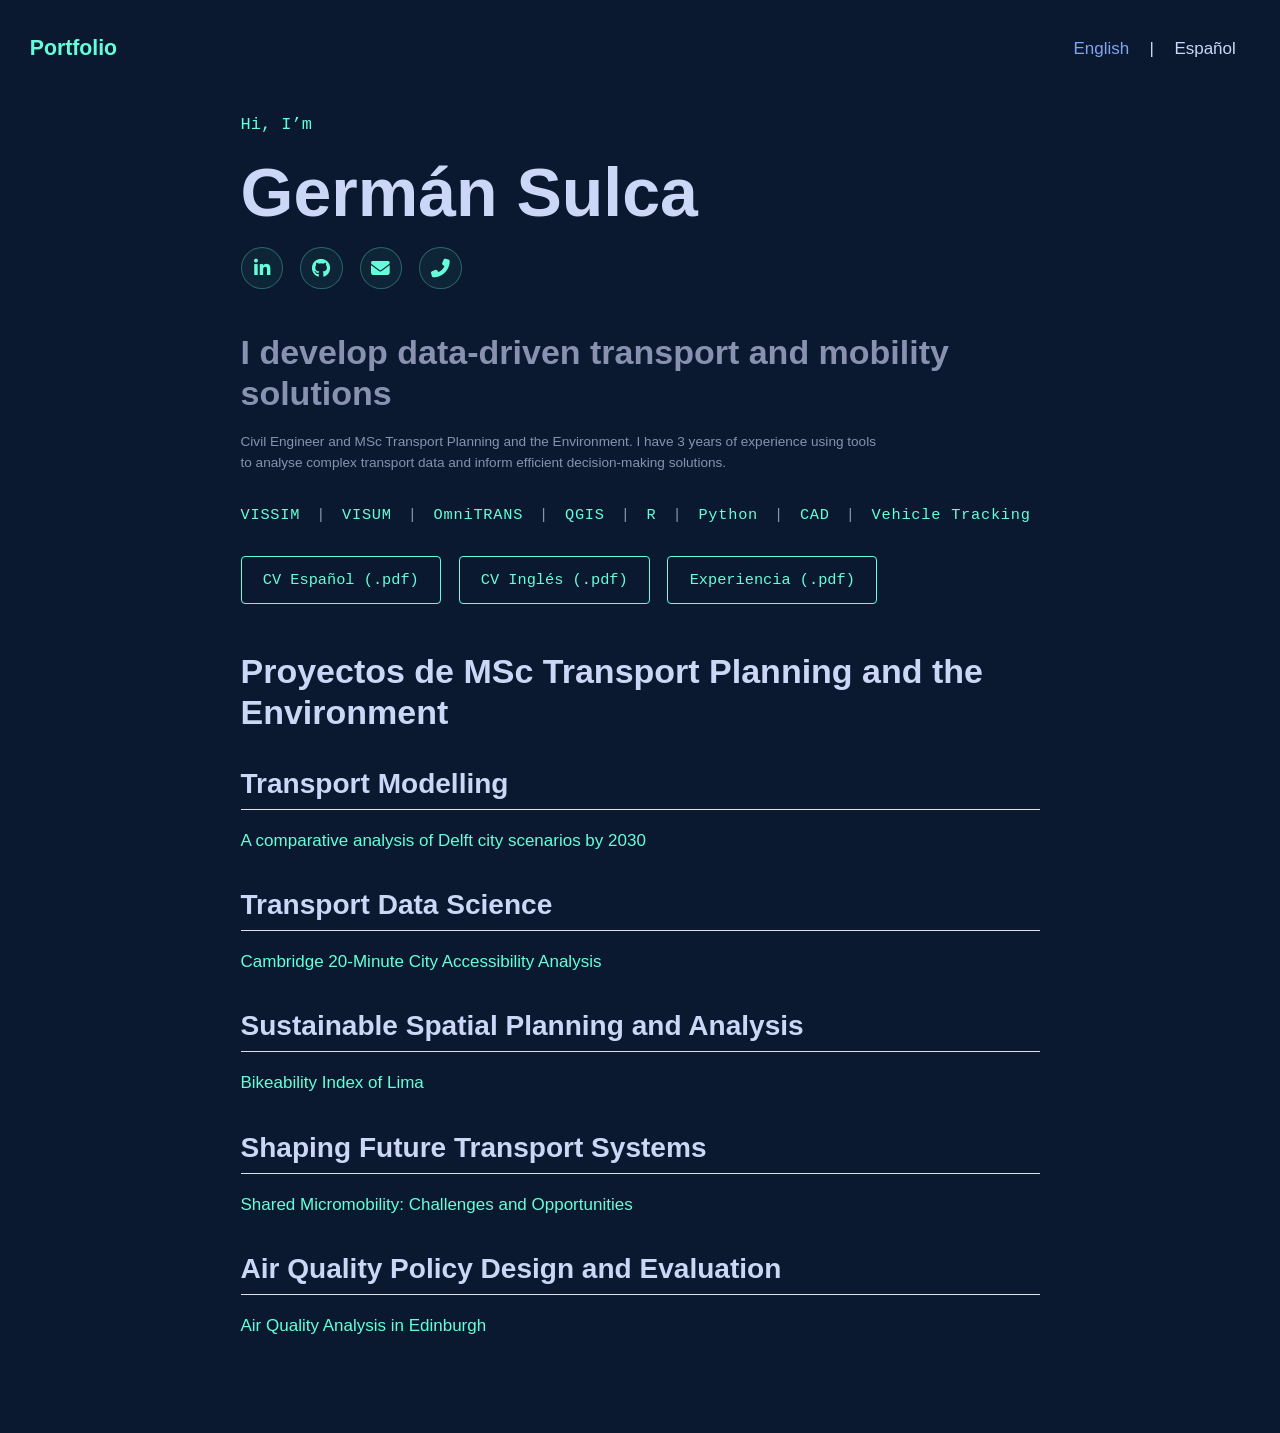
==== docs/index_en.html @ a0757cc0 "add language" ====
<!DOCTYPE html>
<html xmlns="http://www.w3.org/1999/xhtml" lang="en" xml:lang="en"><head>

<meta charset="utf-8">
<meta name="generator" content="quarto-1.8.27">

<meta name="viewport" content="width=device-width, initial-scale=1.0, user-scalable=yes">


<title>index_en – Portfolio</title>
<style>
code{white-space: pre-wrap;}
span.smallcaps{font-variant: small-caps;}
div.columns{display: flex; gap: min(4vw, 1.5em);}
div.column{flex: auto; overflow-x: auto;}
div.hanging-indent{margin-left: 1.5em; text-indent: -1.5em;}
ul.task-list{list-style: none;}
ul.task-list li input[type="checkbox"] {
  width: 0.8em;
  margin: 0 0.8em 0.2em -1em; /* quarto-specific, see https://github.com/quarto-dev/quarto-cli/issues/4556 */ 
  vertical-align: middle;
}
</style>


<script src="site_libs/quarto-nav/quarto-nav.js"></script>
<script src="site_libs/quarto-nav/headroom.min.js"></script>
<script src="site_libs/clipboard/clipboard.min.js"></script>
<script src="site_libs/quarto-search/autocomplete.umd.js"></script>
<script src="site_libs/quarto-search/fuse.min.js"></script>
<script src="site_libs/quarto-search/quarto-search.js"></script>
<meta name="quarto:offset" content="./">
<script src="site_libs/quarto-html/quarto.js" type="module"></script>
<script src="site_libs/quarto-html/tabsets/tabsets.js" type="module"></script>
<script src="site_libs/quarto-html/axe/axe-check.js" type="module"></script>
<script src="site_libs/quarto-html/popper.min.js"></script>
<script src="site_libs/quarto-html/tippy.umd.min.js"></script>
<script src="site_libs/quarto-html/anchor.min.js"></script>
<link href="site_libs/quarto-html/tippy.css" rel="stylesheet">
<link href="site_libs/quarto-html/quarto-syntax-highlighting-ed96de9b727972fe78a7b5d16c58bf87.css" rel="stylesheet" id="quarto-text-highlighting-styles">
<script src="site_libs/bootstrap/bootstrap.min.js"></script>
<link href="site_libs/bootstrap/bootstrap-icons.css" rel="stylesheet">
<link href="site_libs/bootstrap/bootstrap-29f7817ae2d0412e70c1a08f14d8c6cd.min.css" rel="stylesheet" append-hash="true" id="quarto-bootstrap" data-mode="light">
<script id="quarto-search-options" type="application/json">{
  "location": "navbar",
  "copy-button": false,
  "collapse-after": 3,
  "panel-placement": "end",
  "type": "overlay",
  "limit": 50,
  "keyboard-shortcut": [
    "f",
    "/",
    "s"
  ],
  "show-item-context": false,
  "language": {
    "search-no-results-text": "No results",
    "search-matching-documents-text": "matching documents",
    "search-copy-link-title": "Copy link to search",
    "search-hide-matches-text": "Hide additional matches",
    "search-more-match-text": "more match in this document",
    "search-more-matches-text": "more matches in this document",
    "search-clear-button-title": "Clear",
    "search-text-placeholder": "",
    "search-detached-cancel-button-title": "Cancel",
    "search-submit-button-title": "Submit",
    "search-label": "Search"
  }
}</script>
<link rel="stylesheet" href="https://cdnjs.cloudflare.com/ajax/libs/font-awesome/6.4.0/css/all.min.css">


<link rel="stylesheet" href="styles.css">
</head>

<body class="nav-fixed fullcontent quarto-light">

<div id="quarto-search-results"></div>
  <header id="quarto-header" class="headroom fixed-top">
    <nav class="navbar navbar-expand-lg " data-bs-theme="dark">
      <div class="navbar-container container-fluid">
      <div class="navbar-brand-container mx-auto">
    <a class="navbar-brand" href="./index.html">
    <span class="navbar-title">Portfolio</span>
    </a>
  </div>
            <div id="quarto-search" class="" title="Search"></div>
          <button class="navbar-toggler" type="button" data-bs-toggle="collapse" data-bs-target="#navbarCollapse" aria-controls="navbarCollapse" role="menu" aria-expanded="false" aria-label="Toggle navigation" onclick="if (window.quartoToggleHeadroom) { window.quartoToggleHeadroom(); }">
  <span class="navbar-toggler-icon"></span>
</button>
          <div class="collapse navbar-collapse" id="navbarCollapse">
            <ul class="navbar-nav navbar-nav-scroll ms-auto">
  <li class="nav-item">
    <a class="nav-link active" href="./index_en.html" aria-current="page"> 
<span class="menu-text">English</span></a>
  </li>  
  <li class="nav-item">
    <span class="nav-link">
<span class="menu-text">|</span>
    </span>
  </li>  
  <li class="nav-item">
    <a class="nav-link" href="./index.html"> 
<span class="menu-text">Español</span></a>
  </li>  
</ul>
          </div> <!-- /navcollapse -->
            <div class="quarto-navbar-tools">
</div>
      </div> <!-- /container-fluid -->
    </nav>
</header>
<!-- content -->
<div id="quarto-content" class="quarto-container page-columns page-rows-contents page-layout-article page-navbar">
<!-- sidebar -->
<!-- margin-sidebar -->
    
<!-- main -->
<main class="content" id="quarto-document-content"><header id="title-block-header" class="quarto-title-block"></header>




<div class="intro-saludo">
<p>Hi, I’m</p>
</div>
<div class="intro-nombre">
<p>Germán Sulca</p>
</div>
<!-- Solo Iconos de Contacto justo debajo del nombre -->
<div class="contacto-iconos">
<!-- LinkedIn -->
<p><a href="https://www.linkedin.com/in/german-sulca" target="_blank" class="icono-item" title="LinkedIn"> <i class="fab fa-linkedin-in"></i> </a></p>
<!-- GitHub -->
<p><a href="https://github.com/weemuk" target="_blank" class="icono-item" title="GitHub"> <i class="fab fa-github"></i> </a></p>
<!-- Mail -->
<p><a href="mailto:germand.sulcap@gmail.com" class="icono-item" title="Correo"> <i class="fas fa-envelope"></i> </a></p>
<!-- Móvil -->
<p><a href="tel:+447783381233" class="icono-item" title="Teléfono"> <i class="fas fa-phone-alt"></i> </a></p>
</div>
<div class="intro-subtitulo">
<p>I develop data-driven transport and mobility solutions</p>
</div>
<div class="intro-descripcion">
<p>Civil Engineer and MSc Transport Planning and the Environment. I have 3 years of experience using tools to analyse complex transport data and inform efficient decision-making solutions.</p>
</div>
<!-- Tira de herramientas -->
<div style="font-family: monospace; font-size: 0.9rem; color: #64ffda; letter-spacing: 0.05em; line-height: 2; margin-bottom: 1.5rem;">
<p>VISSIM <span style="color: #8892b0; margin: 0 6px;">|</span> VISUM <span style="color: #8892b0; margin: 0 6px;">|</span> OmniTRANS <span style="color: #8892b0; margin: 0 6px;">|</span> QGIS <span style="color: #8892b0; margin: 0 6px;">|</span> R <span style="color: #8892b0; margin: 0 6px;">|</span> Python <span style="color: #8892b0; margin: 0 6px;">|</span> CAD <span style="color: #8892b0; margin: 0 6px;">|</span> Vehicle Tracking</p>
</div>
<!-- Botones de CV y Presentación -->
<div>
<p><a href="cv/cv_German_ES.pdf" target="_blank" class="btn-portfolio">CV Español (.pdf)</a> <a href="cv/cv_German_EN.pdf" target="_blank" class="btn-portfolio">CV Inglés (.pdf)</a> <a href="cv/Presentacion.pdf" target="_blank" class="btn-portfolio">Experiencia (.pdf)</a></p>
</div>
<section id="proyectos-de-msc-transport-planning-and-the-environment" class="level1">
<h1>Proyectos de MSc Transport Planning and the Environment</h1>
<section id="transport-modelling" class="level2">
<h2 class="anchored" data-anchor-id="transport-modelling">Transport Modelling</h2>
<p><a href="modelling/modelling.html">A comparative analysis of Delft city scenarios by 2030</a></p>
</section>
<section id="transport-data-science" class="level2">
<h2 class="anchored" data-anchor-id="transport-data-science">Transport Data Science</h2>
<p><a href="data-science/tds.html">Cambridge 20-Minute City Accessibility Analysis</a></p>
</section>
<section id="sustainable-spatial-planning-and-analysis" class="level2">
<h2 class="anchored" data-anchor-id="sustainable-spatial-planning-and-analysis">Sustainable Spatial Planning and Analysis</h2>
<p><a href="spatial-analysis/sspa.html">Bikeability Index of Lima</a></p>
</section>
<section id="shaping-future-transport-systems" class="level2">
<h2 class="anchored" data-anchor-id="shaping-future-transport-systems">Shaping Future Transport Systems</h2>
<p><a href="shaping/shaping.html">Shared Micromobility: Challenges and Opportunities</a></p>
</section>
<section id="air-quality-policy-design-and-evaluation" class="level2">
<h2 class="anchored" data-anchor-id="air-quality-policy-design-and-evaluation">Air Quality Policy Design and Evaluation</h2>
<p><a href="air-quality/AQ.html">Air Quality Analysis in Edinburgh</a></p>


</section>
</section>

</main> <!-- /main -->
<script id="quarto-html-after-body" type="application/javascript">
  window.document.addEventListener("DOMContentLoaded", function (event) {
    const icon = "";
    const anchorJS = new window.AnchorJS();
    anchorJS.options = {
      placement: 'right',
      icon: icon
    };
    anchorJS.add('.anchored');
    const isCodeAnnotation = (el) => {
      for (const clz of el.classList) {
        if (clz.startsWith('code-annotation-')) {                     
          return true;
        }
      }
      return false;
    }
    const onCopySuccess = function(e) {
      // button target
      const button = e.trigger;
      // don't keep focus
      button.blur();
      // flash "checked"
      button.classList.add('code-copy-button-checked');
      var currentTitle = button.getAttribute("title");
      button.setAttribute("title", "Copied!");
      let tooltip;
      if (window.bootstrap) {
        button.setAttribute("data-bs-toggle", "tooltip");
        button.setAttribute("data-bs-placement", "left");
        button.setAttribute("data-bs-title", "Copied!");
        tooltip = new bootstrap.Tooltip(button, 
          { trigger: "manual", 
            customClass: "code-copy-button-tooltip",
            offset: [0, -8]});
        tooltip.show();    
      }
      setTimeout(function() {
        if (tooltip) {
          tooltip.hide();
          button.removeAttribute("data-bs-title");
          button.removeAttribute("data-bs-toggle");
          button.removeAttribute("data-bs-placement");
        }
        button.setAttribute("title", currentTitle);
        button.classList.remove('code-copy-button-checked');
      }, 1000);
      // clear code selection
      e.clearSelection();
    }
    const getTextToCopy = function(trigger) {
      const outerScaffold = trigger.parentElement.cloneNode(true);
      const codeEl = outerScaffold.querySelector('code');
      for (const childEl of codeEl.children) {
        if (isCodeAnnotation(childEl)) {
          childEl.remove();
        }
      }
      return codeEl.innerText;
    }
    const clipboard = new window.ClipboardJS('.code-copy-button:not([data-in-quarto-modal])', {
      text: getTextToCopy
    });
    clipboard.on('success', onCopySuccess);
    if (window.document.getElementById('quarto-embedded-source-code-modal')) {
      const clipboardModal = new window.ClipboardJS('.code-copy-button[data-in-quarto-modal]', {
        text: getTextToCopy,
        container: window.document.getElementById('quarto-embedded-source-code-modal')
      });
      clipboardModal.on('success', onCopySuccess);
    }
      var localhostRegex = new RegExp(/^(?:http|https):\/\/localhost\:?[0-9]*\//);
      var mailtoRegex = new RegExp(/^mailto:/);
        var filterRegex = new RegExp('/' + window.location.host + '/');
      var isInternal = (href) => {
          return filterRegex.test(href) || localhostRegex.test(href) || mailtoRegex.test(href);
      }
      // Inspect non-navigation links and adorn them if external
     var links = window.document.querySelectorAll('a[href]:not(.nav-link):not(.navbar-brand):not(.toc-action):not(.sidebar-link):not(.sidebar-item-toggle):not(.pagination-link):not(.no-external):not([aria-hidden]):not(.dropdown-item):not(.quarto-navigation-tool):not(.about-link)');
      for (var i=0; i<links.length; i++) {
        const link = links[i];
        if (!isInternal(link.href)) {
          // undo the damage that might have been done by quarto-nav.js in the case of
          // links that we want to consider external
          if (link.dataset.originalHref !== undefined) {
            link.href = link.dataset.originalHref;
          }
        }
      }
    function tippyHover(el, contentFn, onTriggerFn, onUntriggerFn) {
      const config = {
        allowHTML: true,
        maxWidth: 500,
        delay: 100,
        arrow: false,
        appendTo: function(el) {
            return el.parentElement;
        },
        interactive: true,
        interactiveBorder: 10,
        theme: 'quarto',
        placement: 'bottom-start',
      };
      if (contentFn) {
        config.content = contentFn;
      }
      if (onTriggerFn) {
        config.onTrigger = onTriggerFn;
      }
      if (onUntriggerFn) {
        config.onUntrigger = onUntriggerFn;
      }
      window.tippy(el, config); 
    }
    const noterefs = window.document.querySelectorAll('a[role="doc-noteref"]');
    for (var i=0; i<noterefs.length; i++) {
      const ref = noterefs[i];
      tippyHover(ref, function() {
        // use id or data attribute instead here
        let href = ref.getAttribute('data-footnote-href') || ref.getAttribute('href');
        try { href = new URL(href).hash; } catch {}
        const id = href.replace(/^#\/?/, "");
        const note = window.document.getElementById(id);
        if (note) {
          return note.innerHTML;
        } else {
          return "";
        }
      });
    }
    const xrefs = window.document.querySelectorAll('a.quarto-xref');
    const processXRef = (id, note) => {
      // Strip column container classes
      const stripColumnClz = (el) => {
        el.classList.remove("page-full", "page-columns");
        if (el.children) {
          for (const child of el.children) {
            stripColumnClz(child);
          }
        }
      }
      stripColumnClz(note)
      if (id === null || id.startsWith('sec-')) {
        // Special case sections, only their first couple elements
        const container = document.createElement("div");
        if (note.children && note.children.length > 2) {
          container.appendChild(note.children[0].cloneNode(true));
          for (let i = 1; i < note.children.length; i++) {
            const child = note.children[i];
            if (child.tagName === "P" && child.innerText === "") {
              continue;
            } else {
              container.appendChild(child.cloneNode(true));
              break;
            }
          }
          if (window.Quarto?.typesetMath) {
            window.Quarto.typesetMath(container);
          }
          return container.innerHTML
        } else {
          if (window.Quarto?.typesetMath) {
            window.Quarto.typesetMath(note);
          }
          return note.innerHTML;
        }
      } else {
        // Remove any anchor links if they are present
        const anchorLink = note.querySelector('a.anchorjs-link');
        if (anchorLink) {
          anchorLink.remove();
        }
        if (window.Quarto?.typesetMath) {
          window.Quarto.typesetMath(note);
        }
        if (note.classList.contains("callout")) {
          return note.outerHTML;
        } else {
          return note.innerHTML;
        }
      }
    }
    for (var i=0; i<xrefs.length; i++) {
      const xref = xrefs[i];
      tippyHover(xref, undefined, function(instance) {
        instance.disable();
        let url = xref.getAttribute('href');
        let hash = undefined; 
        if (url.startsWith('#')) {
          hash = url;
        } else {
          try { hash = new URL(url).hash; } catch {}
        }
        if (hash) {
          const id = hash.replace(/^#\/?/, "");
          const note = window.document.getElementById(id);
          if (note !== null) {
            try {
              const html = processXRef(id, note.cloneNode(true));
              instance.setContent(html);
            } finally {
              instance.enable();
              instance.show();
            }
          } else {
            // See if we can fetch this
            fetch(url.split('#')[0])
            .then(res => res.text())
            .then(html => {
              const parser = new DOMParser();
              const htmlDoc = parser.parseFromString(html, "text/html");
              const note = htmlDoc.getElementById(id);
              if (note !== null) {
                const html = processXRef(id, note);
                instance.setContent(html);
              } 
            }).finally(() => {
              instance.enable();
              instance.show();
            });
          }
        } else {
          // See if we can fetch a full url (with no hash to target)
          // This is a special case and we should probably do some content thinning / targeting
          fetch(url)
          .then(res => res.text())
          .then(html => {
            const parser = new DOMParser();
            const htmlDoc = parser.parseFromString(html, "text/html");
            const note = htmlDoc.querySelector('main.content');
            if (note !== null) {
              // This should only happen for chapter cross references
              // (since there is no id in the URL)
              // remove the first header
              if (note.children.length > 0 && note.children[0].tagName === "HEADER") {
                note.children[0].remove();
              }
              const html = processXRef(null, note);
              instance.setContent(html);
            } 
          }).finally(() => {
            instance.enable();
            instance.show();
          });
        }
      }, function(instance) {
      });
    }
        let selectedAnnoteEl;
        const selectorForAnnotation = ( cell, annotation) => {
          let cellAttr = 'data-code-cell="' + cell + '"';
          let lineAttr = 'data-code-annotation="' +  annotation + '"';
          const selector = 'span[' + cellAttr + '][' + lineAttr + ']';
          return selector;
        }
        const selectCodeLines = (annoteEl) => {
          const doc = window.document;
          const targetCell = annoteEl.getAttribute("data-target-cell");
          const targetAnnotation = annoteEl.getAttribute("data-target-annotation");
          const annoteSpan = window.document.querySelector(selectorForAnnotation(targetCell, targetAnnotation));
          const lines = annoteSpan.getAttribute("data-code-lines").split(",");
          const lineIds = lines.map((line) => {
            return targetCell + "-" + line;
          })
          let top = null;
          let height = null;
          let parent = null;
          if (lineIds.length > 0) {
              //compute the position of the single el (top and bottom and make a div)
              const el = window.document.getElementById(lineIds[0]);
              top = el.offsetTop;
              height = el.offsetHeight;
              parent = el.parentElement.parentElement;
            if (lineIds.length > 1) {
              const lastEl = window.document.getElementById(lineIds[lineIds.length - 1]);
              const bottom = lastEl.offsetTop + lastEl.offsetHeight;
              height = bottom - top;
            }
            if (top !== null && height !== null && parent !== null) {
              // cook up a div (if necessary) and position it 
              let div = window.document.getElementById("code-annotation-line-highlight");
              if (div === null) {
                div = window.document.createElement("div");
                div.setAttribute("id", "code-annotation-line-highlight");
                div.style.position = 'absolute';
                parent.appendChild(div);
              }
              div.style.top = top - 2 + "px";
              div.style.height = height + 4 + "px";
              div.style.left = 0;
              let gutterDiv = window.document.getElementById("code-annotation-line-highlight-gutter");
              if (gutterDiv === null) {
                gutterDiv = window.document.createElement("div");
                gutterDiv.setAttribute("id", "code-annotation-line-highlight-gutter");
                gutterDiv.style.position = 'absolute';
                const codeCell = window.document.getElementById(targetCell);
                const gutter = codeCell.querySelector('.code-annotation-gutter');
                gutter.appendChild(gutterDiv);
              }
              gutterDiv.style.top = top - 2 + "px";
              gutterDiv.style.height = height + 4 + "px";
            }
            selectedAnnoteEl = annoteEl;
          }
        };
        const unselectCodeLines = () => {
          const elementsIds = ["code-annotation-line-highlight", "code-annotation-line-highlight-gutter"];
          elementsIds.forEach((elId) => {
            const div = window.document.getElementById(elId);
            if (div) {
              div.remove();
            }
          });
          selectedAnnoteEl = undefined;
        };
          // Handle positioning of the toggle
      window.addEventListener(
        "resize",
        throttle(() => {
          elRect = undefined;
          if (selectedAnnoteEl) {
            selectCodeLines(selectedAnnoteEl);
          }
        }, 10)
      );
      function throttle(fn, ms) {
      let throttle = false;
      let timer;
        return (...args) => {
          if(!throttle) { // first call gets through
              fn.apply(this, args);
              throttle = true;
          } else { // all the others get throttled
              if(timer) clearTimeout(timer); // cancel #2
              timer = setTimeout(() => {
                fn.apply(this, args);
                timer = throttle = false;
              }, ms);
          }
        };
      }
        // Attach click handler to the DT
        const annoteDls = window.document.querySelectorAll('dt[data-target-cell]');
        for (const annoteDlNode of annoteDls) {
          annoteDlNode.addEventListener('click', (event) => {
            const clickedEl = event.target;
            if (clickedEl !== selectedAnnoteEl) {
              unselectCodeLines();
              const activeEl = window.document.querySelector('dt[data-target-cell].code-annotation-active');
              if (activeEl) {
                activeEl.classList.remove('code-annotation-active');
              }
              selectCodeLines(clickedEl);
              clickedEl.classList.add('code-annotation-active');
            } else {
              // Unselect the line
              unselectCodeLines();
              clickedEl.classList.remove('code-annotation-active');
            }
          });
        }
    const findCites = (el) => {
      const parentEl = el.parentElement;
      if (parentEl) {
        const cites = parentEl.dataset.cites;
        if (cites) {
          return {
            el,
            cites: cites.split(' ')
          };
        } else {
          return findCites(el.parentElement)
        }
      } else {
        return undefined;
      }
    };
    var bibliorefs = window.document.querySelectorAll('a[role="doc-biblioref"]');
    for (var i=0; i<bibliorefs.length; i++) {
      const ref = bibliorefs[i];
      const citeInfo = findCites(ref);
      if (citeInfo) {
        tippyHover(citeInfo.el, function() {
          var popup = window.document.createElement('div');
          citeInfo.cites.forEach(function(cite) {
            var citeDiv = window.document.createElement('div');
            citeDiv.classList.add('hanging-indent');
            citeDiv.classList.add('csl-entry');
            var biblioDiv = window.document.getElementById('ref-' + cite);
            if (biblioDiv) {
              citeDiv.innerHTML = biblioDiv.innerHTML;
            }
            popup.appendChild(citeDiv);
          });
          return popup.innerHTML;
        });
      }
    }
  });
  </script>
</div> <!-- /content -->




</body></html>
---- docs/styles.css ----
/* Fondo azul marino profundo y color base de texto */
body {
  background-color: #0a192f !important;
  color: #8892b0 !important;
  font-family: -apple-system, BlinkMacSystemFont, "Segoe UI", Roboto, Helvetica, Arial, sans-serif;
  line-height: 1.6;
}

/* Títulos principales en blanco azulado claro */
h1, h2, h3, h4 {
  color: #ccd6f6 !important;
  font-weight: 700;
}

/* Enlaces normales en verde/cian */
a {
  color: #64ffda;
  text-decoration: none;
  transition: all 0.2s ease-in-out;
}

a:hover {
  color: #64ffda;
  text-decoration: underline;
}

/* Barra superior minimalista */
.navbar {
  background-color: #0a192f !important;
  border-bottom: none;
  padding-top: 1.5rem;
}

.navbar-brand {
  color: #64ffda !important;
  font-weight: bold;
}

/* Clases para el tamaño y color de la introducción */
.intro-saludo {
  color: #64ffda;
  font-family: monospace;
  font-size: 1rem;
  margin-bottom: 0.5rem;
}

.intro-nombre {
  color: #ccd6f6;
  font-size: 4rem;
  font-weight: 800;
  line-height: 1.1;
  margin-bottom: 1rem;
}

.intro-subtitulo {
  color: #8892b0;
  font-size: 2rem;
  font-weight: 700;
  line-height: 1.2;
  margin-top: 0;
  margin-bottom: 0.75rem;
}

.intro-descripcion {
  font-size: 0.8rem;
  max-width: 650px;
  margin-top: 0;
  margin-bottom: 1.5rem;
}

/* Botones de acción (CVs y Presentación) */
.btn-portfolio {
  display: inline-block;
  color: #64ffda !important;
  border: 1px solid #64ffda;
  border-radius: 4px;
  padding: 0.65rem 1.25rem;
  margin-right: 0.75rem;
  margin-bottom: 0.75rem;
  font-family: monospace;
  font-size: 0.9rem;
  text-decoration: none !important;
  transition: background-color 0.2s ease-in-out, transform 0.2s ease-in-out;
}

.btn-portfolio:hover {
  background-color: rgba(100, 255, 218, 0.1);
  transform: translateY(-2px);
}

/* Contenedor para los iconos de contacto */
.contacto-iconos {
  display: flex;
  flex-wrap: wrap;
  gap: 1rem;
  margin-top: 1rem;
  margin-bottom: 1.5rem;
  align-items: center;
}

/* Estilo individual del icono */
.icono-item {
  display: inline-flex;
  align-items: center;
  justify-content: center;
  width: 2.5rem;
  height: 2.5rem;
  background-color: rgba(100, 255, 218, 0.05);
  border: 1px solid rgba(100, 255, 218, 0.3);
  border-radius: 50%;
  color: #64ffda !important;
  font-size: 1.1rem;
  text-decoration: none !important;
  transition: all 0.2s ease-in-out;
}

/* Efecto hover (al pasar el cursor) */
.icono-item:hover {
  background-color: rgba(100, 255, 218, 0.15);
  border-color: #64ffda;
  transform: translateY(-2px);
  color: #64ffda !important;
}

/* Compact single-line table formatting */
.compact-table table {
  width: 100%;
  border-collapse: collapse;
}

.compact-table th {
  text-align: center !important;
  vertical-align: middle !important;
  line-height: 1.3;
  padding: 0.6rem 0.5rem;
}

.compact-table td {
  white-space: nowrap !important;
  padding: 0.5rem 0.6rem;
}

/* Fix white background boxes on references and bibliographies */
#refs, 
.references, 
.csl-bib-body, 
.csl-entry {
  background-color: transparent !important;
  color: #8892b0 !important;
}

/* High-specificity override for Quarto bibliography and reference links */
div#refs a, 
.references a, 
.csl-entry a {
  color: #64ffda !important;
  text-decoration: none; /* optional: removes underline if desired */
}

div#refs a:hover, 
.references a:hover, 
.csl-entry a:hover {
  color: #5218d3 !important; /* optional hover color adjustment */
}
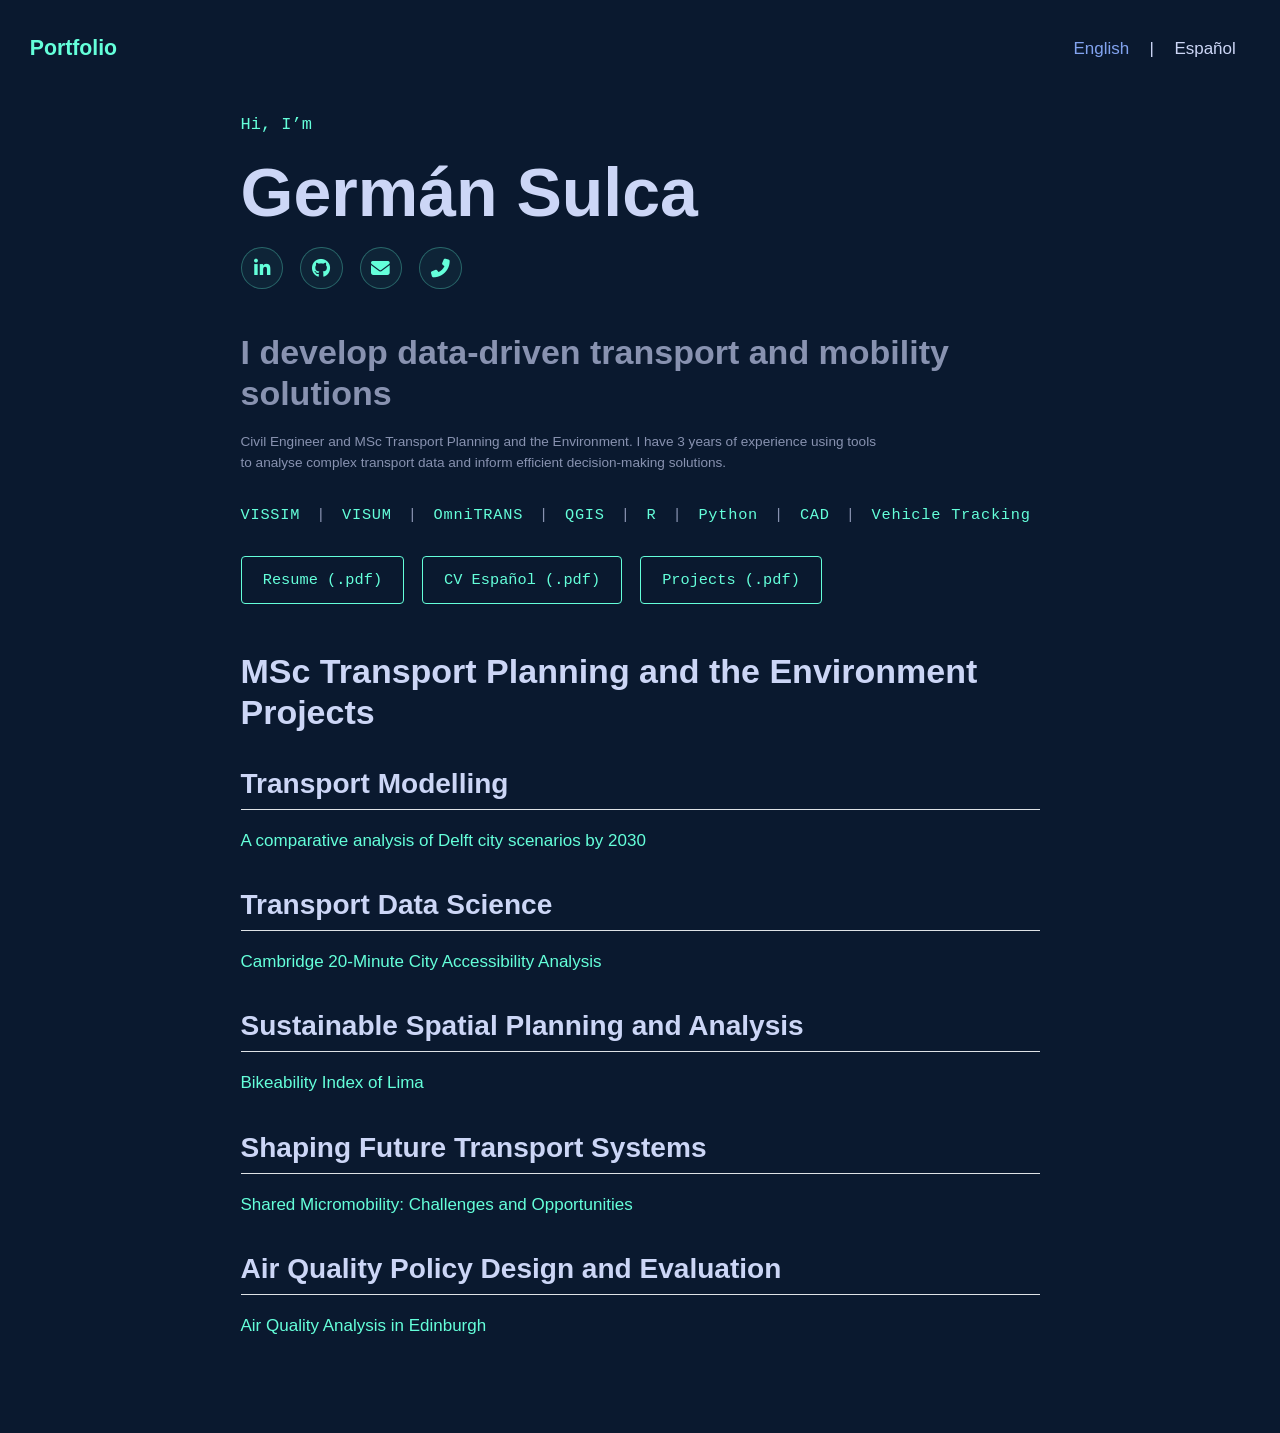
==== commit 4de850e6: "minor chngs" ====
--- a/docs/index_en.html
+++ b/docs/index_en.html
@@ -151,10 +151,10 @@
 </div>
 <!-- Botones de CV y Presentación -->
 <div>
-<p><a href="cv/cv_German_ES.pdf" target="_blank" class="btn-portfolio">CV Español (.pdf)</a> <a href="cv/cv_German_EN.pdf" target="_blank" class="btn-portfolio">CV Inglés (.pdf)</a> <a href="cv/Presentacion.pdf" target="_blank" class="btn-portfolio">Experiencia (.pdf)</a></p>
-</div>
-<section id="proyectos-de-msc-transport-planning-and-the-environment" class="level1">
-<h1>Proyectos de MSc Transport Planning and the Environment</h1>
+<p><a href="cv/cv_German_EN.pdf" target="_blank" class="btn-portfolio">Resume (.pdf)</a> <a href="cv/cv_German_ES.pdf" target="_blank" class="btn-portfolio">CV Español (.pdf)</a> <a href="cv/Portfolio.pdf" target="_blank" class="btn-portfolio">Projects (.pdf)</a></p>
+</div>
+<section id="msc-transport-planning-and-the-environment-projects" class="level1">
+<h1>MSc Transport Planning and the Environment Projects</h1>
 <section id="transport-modelling" class="level2">
 <h2 class="anchored" data-anchor-id="transport-modelling">Transport Modelling</h2>
 <p><a href="modelling/modelling.html">A comparative analysis of Delft city scenarios by 2030</a></p>
